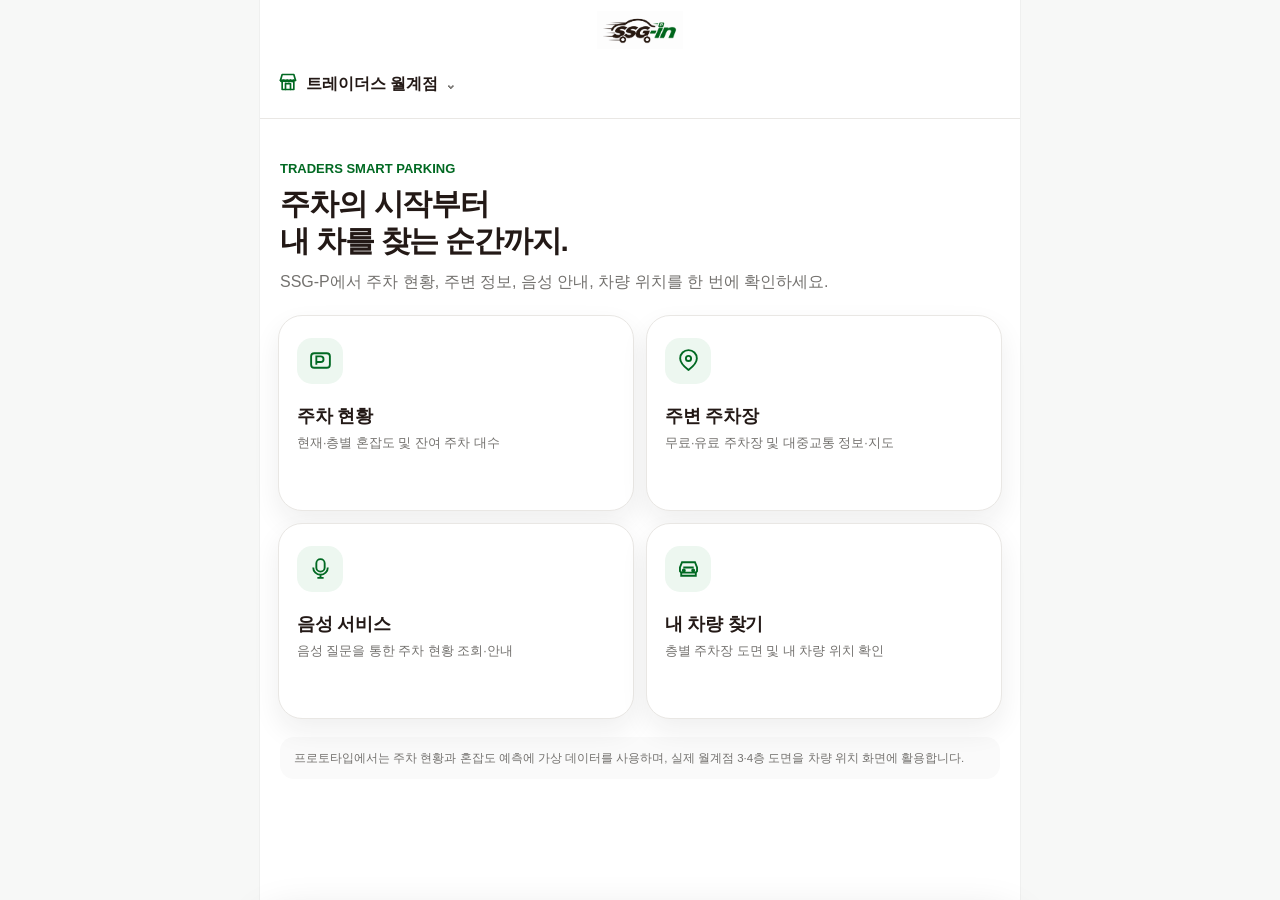
==== index.html @ a2933066 "Update index.html" ====
<!doctype html><html lang="ko"><head><meta charset="UTF-8"><meta name="viewport" content="width=device-width,initial-scale=1.0">
<link rel="stylesheet" href="assets/css/style.css"><title>SSG-P</title></head>
<body data-page="home"><div class="app">
<header class="header"><div class="logo-row"><a href="index.html"><img class="logo-img" src="assets/images/로고.png" alt="SSG-P 로고" onerror="this.style.display='none';this.nextElementSibling.style.display='block'"><div class="logo-fallback">SSG-P</div></a></div>
<div class="header-inner"><button class="store-trigger" id="storeTrigger">
<span class="store-icon">
  <svg width="20" height="20"
       viewBox="0 0 24 24"
       fill="none"
       stroke="#016922"
       stroke-width="2"
       stroke-linecap="round"
       stroke-linejoin="round"
       aria-hidden="true">
    <path d="M3 10h18"/>
    <path d="M5 10V21h14V10"/>
    <path d="M3 10l2-7h14l2 7"/>
    <path d="M9 21v-7h6v7"/>
    <path d="M3 10c0 2 4 2 4 0"/>
    <path d="M7 10c0 2 4 2 4 0"/>
    <path d="M11 10c0 2 4 2 4 0"/>
    <path d="M15 10c0 2 4 2 4 0"/>
  </svg>
</span>
<span id="currentStoreName">스타필드마켓 월계점</span><span class="chev">⌄</span></button></div></header>
<main>
<section class="hero"><div class="eyebrow">TRADERS SMART PARKING</div><h1>주차의 시작부터<br>내 차를 찾는 순간까지.</h1><p>SSG-P에서 주차 현황, 주변 정보, 음성 안내, 차량 위치를 한 번에 확인하세요.</p></section>
<section class="home-grid">
<a class="home-card" href="parking.html"><div><div class="icon-box" data-icon="parking"></div><h2>주차 현황</h2><p>현재·층별 혼잡도 및 잔여 주차 대수</p></div></a>
<a class="home-card" href="nearby.html"><div><div class="icon-box" data-icon="pin"></div><h2>주변 주차장</h2><p>무료·유료 주차장 및 대중교통 정보·지도</p></div></a>
<a class="home-card" href="voice.html"><div><div class="icon-box" data-icon="mic"></div><h2>음성 서비스</h2><p>음성 질문을 통한 주차 현황 조회·안내</p></div></a>
<a class="home-card" href="vehicle.html"><div><div class="icon-box" data-icon="car"></div><h2>내 차량 찾기</h2><p>층별 주차장 도면 및 내 차량 위치 확인</p></div></a>
</section>
<div class="note">프로토타입에서는 주차 현황과 혼잡도 예측에 가상 데이터를 사용하며, 실제 월계점 3·4층 도면을 차량 위치 화면에 활용합니다.</div>
</main>
<div class="drawer-overlay" id="drawerOverlay"></div>
<aside class="store-drawer" id="storeDrawer">
  <div class="drawer-grip"></div>
  <div class="drawer-head"><h2>점포 선택</h2><button class="close-btn" id="drawerClose">×</button></div>
  <div class="store-section"><h3>즐겨찾는 점포</h3><div id="favoriteStores"></div></div>
  <div class="store-section"><h3>전체 점포</h3><div id="allStores"></div></div>
</aside>
</div><script src="assets/js/icons.js"></script><script src="assets/js/main.js"></script></body></html>
---- assets/css/style.css ----
:root{
  --green:#016922;
  --green-2:#0a7f31;
  --green-soft:#edf7f0;
  --black:#231916;
  --text:#231916;
  --muted:#74726f;
  --line:#e9e7e4;
  --bg:#f7f8f7;
  --white:#fff;
  --warning:#efb326;
  --danger:#e3483f;
  --success:#16a05d;
  --shadow:0 12px 28px rgba(35,25,22,.07);
  --radius:22px;
}

*{box-sizing:border-box}
html{scroll-behavior:smooth}
body{
  margin:0;background:var(--bg);color:var(--text);
  font-family:Pretendard,-apple-system,BlinkMacSystemFont,"Segoe UI","Noto Sans KR",Arial,sans-serif;
}
button,input,select{font:inherit}
a{text-decoration:none;color:inherit}
button{cursor:pointer}
.app{
  max-width:760px;min-height:100vh;margin:0 auto;background:var(--white);
  box-shadow:0 0 0 1px rgba(0,0,0,.03);
}
.header{
  position:sticky;top:0;z-index:60;background:rgba(255,255,255,.96);
  backdrop-filter:blur(10px);border-bottom:1px solid var(--line);
}
.logo-row{
  height:64px;display:flex;align-items:center;justify-content:center;position:relative;padding:0 20px;
}
.logo-img{max-height:38px;max-width:150px;object-fit:contain}
.logo-fallback{display:none;font-size:27px;font-weight:900;color:var(--green);letter-spacing:-1.2px}
.header-inner{padding:0 18px 14px}
.store-trigger{
  display:flex;align-items:center;gap:8px;border:0;background:transparent;padding:8px 0;
  font-weight:800;color:var(--black);max-width:85%;
}
.star{color:#f1b51c;font-size:18px}
.chev{color:var(--muted)}
.title-line{
  display:flex;align-items:center;justify-content:space-between;gap:16px;margin-top:6px;
}
.page-title{font-size:25px;font-weight:900;letter-spacing:-.7px;margin:0}
.bell-btn{
  width:42px;height:42px;border:1px solid var(--line);border-radius:14px;background:#fff;
  display:grid;place-items:center;position:relative;color:var(--black)
}
.bell-btn svg{width:22px;height:22px}
.badge{
  position:absolute;right:-3px;top:-4px;min-width:18px;height:18px;padding:0 5px;border-radius:10px;
  background:var(--danger);color:white;font-size:10px;font-weight:900;display:grid;place-items:center
}
main{padding:24px 18px 104px}
.hero{padding:18px 2px 20px}
.hero .eyebrow{color:var(--green);font-weight:900;font-size:13px}
.hero h1{font-size:30px;line-height:1.23;letter-spacing:-1.2px;margin:10px 0 8px}
.hero p{color:var(--muted);line-height:1.7;margin:0}
.home-grid{display:grid;grid-template-columns:repeat(2,1fr);gap:12px}
.home-card{
  min-height:196px;border:1px solid var(--line);border-radius:24px;background:#fff;padding:22px 18px;
  display:flex;flex-direction:column;justify-content:space-between;box-shadow:var(--shadow);
  transition:.18s ease;
}
.home-card:hover{transform:translateY(-2px);border-color:#cfdccf}
.icon-box{
  width:46px;height:46px;border-radius:15px;background:var(--green-soft);display:grid;place-items:center;color:var(--green)
}
.icon-box svg{width:25px;height:25px}
.home-card h2{font-size:18px;margin:20px 0 6px;letter-spacing:-.3px}
.home-card p{font-size:12.5px;line-height:1.55;color:var(--muted);margin:0}
.note{
  font-size:11.5px;color:var(--muted);line-height:1.6;margin:18px 2px 0;
  padding:12px 14px;background:#fafafa;border-radius:14px
}

.section{margin-bottom:18px}
.card{background:#fff;border:1px solid var(--line);border-radius:var(--radius);box-shadow:var(--shadow)}
.card-pad{padding:20px}
.section-head{display:flex;align-items:flex-start;justify-content:space-between;gap:14px;margin-bottom:16px}
.section-head h2{font-size:18px;margin:0;letter-spacing:-.35px}
.section-head p{margin:5px 0 0;color:var(--muted);font-size:12.5px}
.status-hero{padding:22px}
.status-top{display:flex;justify-content:space-between;gap:16px;align-items:flex-start}
.status-label{font-size:13px;color:var(--muted);font-weight:700}
.status-rate{font-size:52px;line-height:1;font-weight:950;letter-spacing:-2px;margin:8px 0 4px}
.status-avail{font-size:15px;font-weight:800}
.siren-pill{
  display:flex;align-items:center;gap:7px;border-radius:999px;padding:8px 11px;font-size:12px;font-weight:900
}
.siren-dot{width:10px;height:10px;border-radius:50%;box-shadow:0 0 0 4px rgba(0,0,0,.04)}
.level-green{background:#edf8f1;color:#13814c}.level-green .siren-dot{background:#20a660}
.level-yellow{background:#fff7e5;color:#9e6b00}.level-yellow .siren-dot{background:#efb326}
.level-red{background:#fff0ef;color:#b82d26}.level-red .siren-dot{background:#e3483f}
.progress{height:10px;border-radius:999px;background:#efefed;overflow:hidden;margin:18px 0 16px}
.progress > span{display:block;height:100%;background:var(--green);border-radius:999px}
.type-row{display:grid;grid-template-columns:repeat(3,1fr);gap:8px}
.type-box{padding:14px 10px;border:1px solid var(--line);border-radius:16px;background:#fbfbfa}
.type-box span{display:block;color:var(--muted);font-size:11px;margin-bottom:5px}
.type-box strong{font-size:18px}
.floor-tabs,.seg-tabs{display:flex;gap:8px;overflow:auto;padding-bottom:3px}
.floor-tab,.seg-tab{
  flex:0 0 auto;border:1px solid var(--line);border-radius:999px;background:#fff;
  color:var(--muted);padding:9px 15px;font-weight:850;font-size:13px
}
.floor-tab.active,.seg-tab.active{background:var(--green);border-color:var(--green);color:#fff}
.floor-panel{display:none;margin-top:14px}
.floor-panel.active{display:block}
.floor-summary{
  padding:16px;border-radius:18px;background:#fbfcfb;border:1px solid var(--line)
}
.floor-summary-top{display:flex;justify-content:space-between;align-items:flex-start;gap:14px}
.floor-summary h3{margin:0 0 4px;font-size:17px}
.floor-summary p{margin:0;color:var(--muted);font-size:12px}
.pred-grid{display:grid;grid-template-columns:repeat(3,1fr);gap:8px}
.pred{padding:15px 8px;border:1px solid var(--line);border-radius:17px;text-align:center}
.pred span{display:block;color:var(--muted);font-size:11px;margin-bottom:7px}
.pred strong{display:block;font-size:18px;margin-top:7px}
.alert-card{
  padding:18px;display:flex;align-items:center;justify-content:space-between;gap:16px
}
.alert-card h3{margin:0 0 5px;font-size:16px}
.alert-card p{margin:0;color:var(--muted);font-size:12px;line-height:1.55}
.switch{position:relative;width:54px;height:30px;flex:0 0 auto}
.switch input{display:none}
.switch span{position:absolute;inset:0;background:#d9d9d6;border-radius:999px;transition:.2s}
.switch span:after{content:"";position:absolute;width:24px;height:24px;left:3px;top:3px;background:#fff;border-radius:50%;transition:.2s;box-shadow:0 2px 5px rgba(0,0,0,.15)}
.switch input:checked + span{background:var(--green)}
.switch input:checked + span:after{transform:translateX(24px)}

.bottom-nav{
  position:fixed;z-index:70;bottom:0;left:50%;transform:translateX(-50%);
  width:min(760px,100%);height:78px;background:rgba(255,255,255,.98);
  border-top:1px solid var(--line);display:grid;grid-template-columns:repeat(4,1fr)
}
.nav-item{
  display:flex;flex-direction:column;align-items:center;justify-content:center;gap:4px;
  color:#8a8986;font-size:10.5px;font-weight:800
}
.nav-item svg{width:22px;height:22px}
.nav-item.active{color:var(--green)}
.nav-item.active:before{content:"";position:absolute;top:0;width:36px;height:3px;border-radius:0 0 4px 4px;background:var(--green)}
.nav-item{position:relative}

.drawer-overlay{position:fixed;inset:0;background:rgba(35,25,22,.32);z-index:90;opacity:0;pointer-events:none;transition:.2s}
.drawer-overlay.open{opacity:1;pointer-events:auto}
.store-drawer{
  position:fixed;z-index:100;left:50%;bottom:0;transform:translate(-50%,110%);
  width:min(760px,100%);max-height:78vh;overflow:auto;background:#fff;border-radius:26px 26px 0 0;
  padding:20px 18px 28px;transition:.25s ease;box-shadow:0 -20px 45px rgba(0,0,0,.16)
}
.store-drawer.open{transform:translate(-50%,0)}
.drawer-grip{width:42px;height:4px;background:#dadad7;border-radius:10px;margin:0 auto 16px}
.drawer-head{display:flex;justify-content:space-between;align-items:center}
.drawer-head h2{margin:0;font-size:20px}
.close-btn{border:0;background:transparent;font-size:21px}
.store-section{margin-top:22px}
.store-section h3{font-size:12px;color:var(--muted);margin-bottom:8px}
.store-item{display:grid;grid-template-columns:38px 1fr;align-items:center;min-height:50px;border-bottom:1px solid var(--line)}
.favorite-btn{border:0;background:transparent;font-size:21px;color:#c9c8c5}
.favorite-btn.on{color:#f1b51c}
.store-name-btn{border:0;background:transparent;text-align:left;padding:12px 0;font-weight:750;color:var(--text)}

.map-shell{
  height:330px;border-radius:22px;border:1px solid var(--line);
  background:linear-gradient(135deg,#f1f4f1,#f7f8f7);position:relative;overflow:hidden
}
.map-grid{
  position:absolute;inset:0;background:
  linear-gradient(90deg,transparent 49%,rgba(1,105,34,.06) 50%,transparent 51%),
  linear-gradient(transparent 49%,rgba(1,105,34,.06) 50%,transparent 51%);
  background-size:54px 54px
}
.map-center{
  position:absolute;left:50%;top:48%;transform:translate(-50%,-50%);text-align:center
}
.pin{width:42px;height:42px;border-radius:50% 50% 50% 0;background:var(--green);transform:rotate(-45deg);display:grid;place-items:center;margin:auto}
.pin:after{content:"";width:14px;height:14px;border-radius:50%;background:#fff}
.map-center strong{display:block;margin-top:12px;font-size:13px}
.info-list{display:grid;gap:10px;margin-top:14px}
.info-card{padding:16px;border:1px solid var(--line);border-radius:17px;background:#fff}
.info-card-top{display:flex;justify-content:space-between;gap:12px}
.info-card h3{margin:0 0 6px;font-size:15px}
.info-card p{margin:0;color:var(--muted);font-size:12px;line-height:1.55}
.tag{display:inline-flex;padding:5px 8px;border-radius:999px;background:var(--green-soft);color:var(--green);font-size:10px;font-weight:900}

.voice-wrap{text-align:center}
.voice-subtitle{display:inline-flex;background:var(--green-soft);color:var(--green);padding:7px 12px;border-radius:999px;font-size:11px;font-weight:900}
.voice-wrap h2{font-size:26px;margin:14px 0 6px;letter-spacing:-.7px}
.voice-wrap > p{color:var(--muted);margin:0;font-size:13px}
.mic{
  width:104px;height:104px;border-radius:50%;border:0;background:var(--green);
  color:#fff;margin:28px auto 10px;display:grid;place-items:center;box-shadow:0 18px 34px rgba(1,105,34,.23)
}
.mic svg{width:38px;height:38px}
.mic.listening{animation:pulse 1.2s infinite}
@keyframes pulse{0%{box-shadow:0 0 0 0 rgba(1,105,34,.3)}70%{box-shadow:0 0 0 20px rgba(1,105,34,0)}100%{box-shadow:0 0 0 0 rgba(1,105,34,0)}}
.guide{
  margin-top:22px;text-align:left;padding:18px;border:1px solid var(--line);border-radius:20px;background:#fbfbfa
}
.guide h3{margin:0 0 10px;font-size:15px}
.guide-row{padding:10px 0;border-top:1px solid var(--line)}
.guide-row:first-of-type{border-top:0}
.guide-row b{font-size:11px;color:var(--green)}
.guide-row p{margin:4px 0 0;color:var(--text);font-size:14px}
.guide small{display:block;color:var(--muted);font-size:10.5px;margin-top:10px}
.result-card{text-align:left;margin-top:12px;padding:16px;border:1px solid var(--line);border-radius:18px;background:#fff}
.result-card label{display:block;color:var(--muted);font-size:10.5px;font-weight:800}
.result-card p{margin:7px 0 0;font-size:14px;line-height:1.6}
.small-btn{margin-top:12px;border:1px solid var(--line);background:#fff;border-radius:12px;padding:9px 12px;font-weight:800;color:var(--green)}

.vehicle-intro{
  padding:22px;text-align:center
}
.vehicle-intro h2{font-size:23px;margin:0 0 9px}
.vehicle-intro p{color:var(--muted);font-size:12.5px;line-height:1.65;margin:0}
.primary{
  display:inline-flex;justify-content:center;align-items:center;border:0;border-radius:14px;background:var(--green);
  color:#fff;font-weight:900;padding:13px 18px
}
.full{width:100%}
.policy-section{padding:18px;margin-top:12px;border:1px solid var(--line);border-radius:20px;background:#fff}
.policy-section h3{margin:0 0 10px;font-size:15px}
.policy-section ul{padding-left:18px;margin:0}
.policy-section li{font-size:11.5px;line-height:1.65;color:#55514e;margin:4px 0}
.inline-link{color:var(--green);font-weight:900;text-decoration:underline;text-underline-offset:3px}

.form-page main{padding-top:14px}
.modal-top{display:grid;grid-template-columns:40px 1fr 40px;align-items:center;margin-bottom:22px}
.modal-top h1{text-align:center;font-size:22px;margin:0}
.x-btn{grid-column:3;border:0;background:transparent;font-size:22px}
.field{margin-bottom:18px}
.field label{display:block;font-size:13px;font-weight:850;margin-bottom:8px}
.input, .select{
  width:100%;height:50px;border:1px solid #dcdad6;border-radius:14px;background:#fff;padding:0 14px;outline:none
}
.input:focus,.select:focus{border-color:var(--green);box-shadow:0 0 0 3px rgba(1,105,34,.08)}
.input::placeholder{color:#c1c0bd}
.plate-grid{display:grid;grid-template-columns:1fr .7fr 1.35fr;gap:8px}
.help{font-size:10.5px;color:var(--muted);line-height:1.55;margin-top:7px}
.check-box{padding:16px;border-radius:17px;background:#f7f8f7;border:1px solid var(--line)}
.check-box h3{margin:0 0 9px;color:var(--green);font-size:14px}
.check-box ul{padding-left:18px;margin:0}
.check-box li{font-size:11px;color:#595652;line-height:1.62;margin:3px 0}

.vehicle-locator{margin-top:18px}
.vehicle-summary{display:flex;justify-content:space-between;gap:14px;padding:16px;border:1px solid var(--line);border-radius:18px;background:#fff}
.vehicle-summary span{display:block;color:var(--muted);font-size:10px}
.vehicle-summary strong{display:block;margin-top:5px;font-size:16px}
.floor-map-box{margin-top:12px;border:1px solid var(--line);border-radius:20px;overflow:hidden;background:#fff;position:relative}
.floor-map-box img{width:100%;display:block}
.car-pin{
  position:absolute;left:64%;top:64%;transform:translate(-50%,-50%);
  width:44px;height:44px;border-radius:50%;background:var(--green);color:white;border:4px solid white;
  box-shadow:0 8px 18px rgba(0,0,0,.22);display:grid;place-items:center;font-size:20px
}
.map-disclaimer{padding:10px 12px;background:#fff;color:var(--muted);font-size:10.5px;line-height:1.5}
.floor-map-note{font-size:10.5px;color:var(--muted);margin-top:8px}

.notification-list{display:grid;gap:10px}
.notification{padding:16px;border:1px solid var(--line);border-radius:18px;background:#fff}
.notification time{font-size:10px;color:var(--muted)}
.notification h3{font-size:15px;margin:5px 0}
.notification p{font-size:12px;color:#5e5a56;line-height:1.55;margin:0}

.list-page .group{margin-bottom:20px}
.list-page h2{font-size:15px;color:var(--green);margin-bottom:8px}
.store-text-list{font-size:12px;line-height:1.7;color:#55514e}

@media(max-width:430px){
  main{padding-left:14px;padding-right:14px}
  .header-inner{padding-left:14px;padding-right:14px}
  .home-card{min-height:176px;padding:18px 14px}
  .home-card h2{font-size:16px}
  .home-card p{font-size:11.5px}
  .type-box strong{font-size:16px}
  .status-rate{font-size:46px}
}

/* v3 additions */
.status-count{display:flex;align-items:baseline;gap:3px;margin:13px 0 5px;white-space:nowrap;letter-spacing:-1.3px}
.status-count > strong{font-size:48px;color:var(--green);line-height:1;font-weight:950}
.count-denominator{font-size:22px;font-weight:850;color:#aaa9a5}
.status-rate-secondary{font-size:13px;color:var(--muted);margin-top:10px}
.status-rate-secondary strong{color:var(--black);font-size:16px;margin-left:5px}
.progress > span.is-yellow{background:var(--warning)}
.progress > span.is-red{background:var(--danger)}
.back-link{display:inline-flex;align-items:center;gap:6px;color:var(--green);font-size:14px;font-weight:900;padding:6px 0 19px}
.map-actual{height:380px;background:#f3f7f4;border:1px solid var(--line)}
.map-hint{font-size:12px;line-height:1.65;color:var(--muted);padding:11px 0}
.map-info-line{display:flex;justify-content:space-between;gap:12px;align-items:center}
.map-info-line small{font-size:11px;color:var(--muted)}
.info-card{cursor:pointer}
.info-card:hover{border-color:var(--green)}
.info-card button{border:0;background:none;text-align:left;padding:0;width:100%;color:inherit}
.info-card em{font-size:11px;color:var(--green);font-style:normal}
[hidden]{display:none!important}
.car-pin{font-size:15px;width:28px;height:28px;border:3px solid #fff;pointer-events:none}
.floor-map-box img{width:100%;height:auto;display:block;user-select:none}
.floor-map-box{cursor:crosshair}
.map-action-row{margin-top:10px}
@media(max-width:430px){.status-count > strong{font-size:38px}.count-denominator{font-size:16px}}
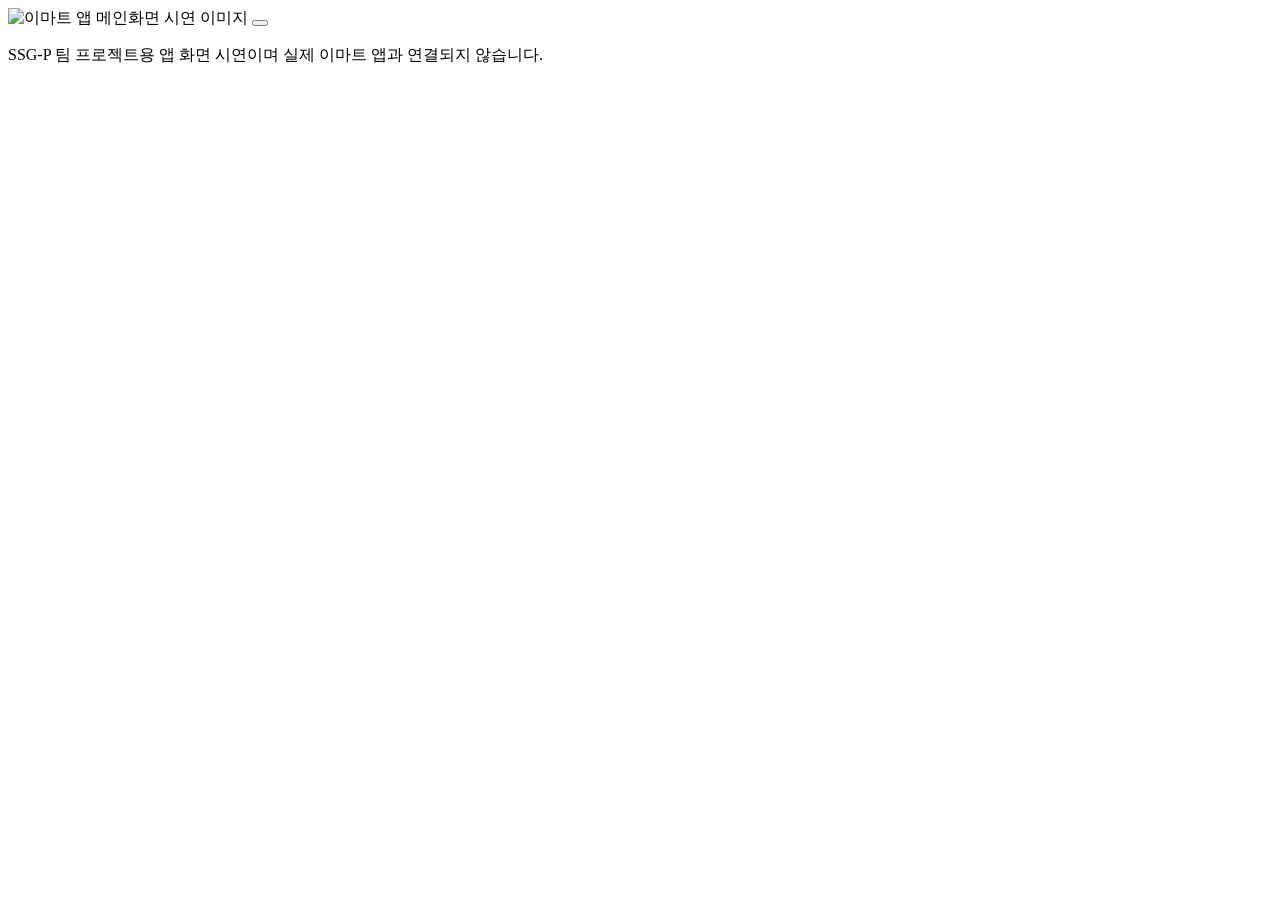
==== commit 7871147e: "Add files via upload" ====
--- a/index.html
+++ b/index.html
@@ -1,43 +1,25 @@
-<!doctype html><html lang="ko"><head><meta charset="UTF-8"><meta name="viewport" content="width=device-width,initial-scale=1.0">
-<link rel="stylesheet" href="assets/css/style.css"><title>SSG-P</title></head>
-<body data-page="home"><div class="app">
-<header class="header"><div class="logo-row"><a href="index.html"><img class="logo-img" src="assets/images/로고.png" alt="SSG-P 로고" onerror="this.style.display='none';this.nextElementSibling.style.display='block'"><div class="logo-fallback">SSG-P</div></a></div>
-<div class="header-inner"><button class="store-trigger" id="storeTrigger">
-<span class="store-icon">
-  <svg width="20" height="20"
-       viewBox="0 0 24 24"
-       fill="none"
-       stroke="#016922"
-       stroke-width="2"
-       stroke-linecap="round"
-       stroke-linejoin="round"
-       aria-hidden="true">
-    <path d="M3 10h18"/>
-    <path d="M5 10V21h14V10"/>
-    <path d="M3 10l2-7h14l2 7"/>
-    <path d="M9 21v-7h6v7"/>
-    <path d="M3 10c0 2 4 2 4 0"/>
-    <path d="M7 10c0 2 4 2 4 0"/>
-    <path d="M11 10c0 2 4 2 4 0"/>
-    <path d="M15 10c0 2 4 2 4 0"/>
-  </svg>
-</span>
-<span id="currentStoreName">스타필드마켓 월계점</span><span class="chev">⌄</span></button></div></header>
-<main>
-<section class="hero"><div class="eyebrow">TRADERS SMART PARKING</div><h1>주차의 시작부터<br>내 차를 찾는 순간까지.</h1><p>SSG-P에서 주차 현황, 주변 정보, 음성 안내, 차량 위치를 한 번에 확인하세요.</p></section>
-<section class="home-grid">
-<a class="home-card" href="parking.html"><div><div class="icon-box" data-icon="parking"></div><h2>주차 현황</h2><p>현재·층별 혼잡도 및 잔여 주차 대수</p></div></a>
-<a class="home-card" href="nearby.html"><div><div class="icon-box" data-icon="pin"></div><h2>주변 주차장</h2><p>무료·유료 주차장 및 대중교통 정보·지도</p></div></a>
-<a class="home-card" href="voice.html"><div><div class="icon-box" data-icon="mic"></div><h2>음성 서비스</h2><p>음성 질문을 통한 주차 현황 조회·안내</p></div></a>
-<a class="home-card" href="vehicle.html"><div><div class="icon-box" data-icon="car"></div><h2>내 차량 찾기</h2><p>층별 주차장 도면 및 내 차량 위치 확인</p></div></a>
-</section>
-<div class="note">프로토타입에서는 주차 현황과 혼잡도 예측에 가상 데이터를 사용하며, 실제 월계점 3·4층 도면을 차량 위치 화면에 활용합니다.</div>
-</main>
-<div class="drawer-overlay" id="drawerOverlay"></div>
-<aside class="store-drawer" id="storeDrawer">
-  <div class="drawer-grip"></div>
-  <div class="drawer-head"><h2>점포 선택</h2><button class="close-btn" id="drawerClose">×</button></div>
-  <div class="store-section"><h3>즐겨찾는 점포</h3><div id="favoriteStores"></div></div>
-  <div class="store-section"><h3>전체 점포</h3><div id="allStores"></div></div>
-</aside>
-</div><script src="assets/js/icons.js"></script><script src="assets/js/main.js"></script></body></html>
+<!doctype html>
+<html lang="ko">
+<head>
+  <meta charset="utf-8">
+  <meta name="viewport" content="width=device-width,initial-scale=1">
+  <title>이마트 · SSG-P 시연</title>
+  <link rel="stylesheet" href="assets/css/app-entry.css">
+</head>
+<body>
+  <main class="app-frame">
+    <div class="app-screen">
+      <img class="app-screenshot" src="assets/images/emart_main.png" alt="이마트 앱 메인화면 시연 이미지">
+      <button id="brandToggle" class="brand-hotspot emart" type="button" aria-expanded="false" aria-controls="brandMenu" aria-label="이마트 브랜드 선택 열기"></button>
+      <div id="brandMenu" class="brand-menu" hidden>
+        <a class="brand-choice" href="traders.html" aria-label="트레이더스 선택">TRADERS</a>
+        <div class="brand-choice disabled" aria-label="스타필드마켓 (시연에서 선택 불가)">
+          <img src="assets/images/starfield_market_logo.png" alt="스타필드마켓">
+        </div>
+      </div>
+    </div>
+    <p class="project-disclaimer">SSG-P 팀 프로젝트용 앱 화면 시연이며 실제 이마트 앱과 연결되지 않습니다.</p>
+  </main>
+  <script src="assets/js/app-entry.js"></script>
+</body>
+</html>
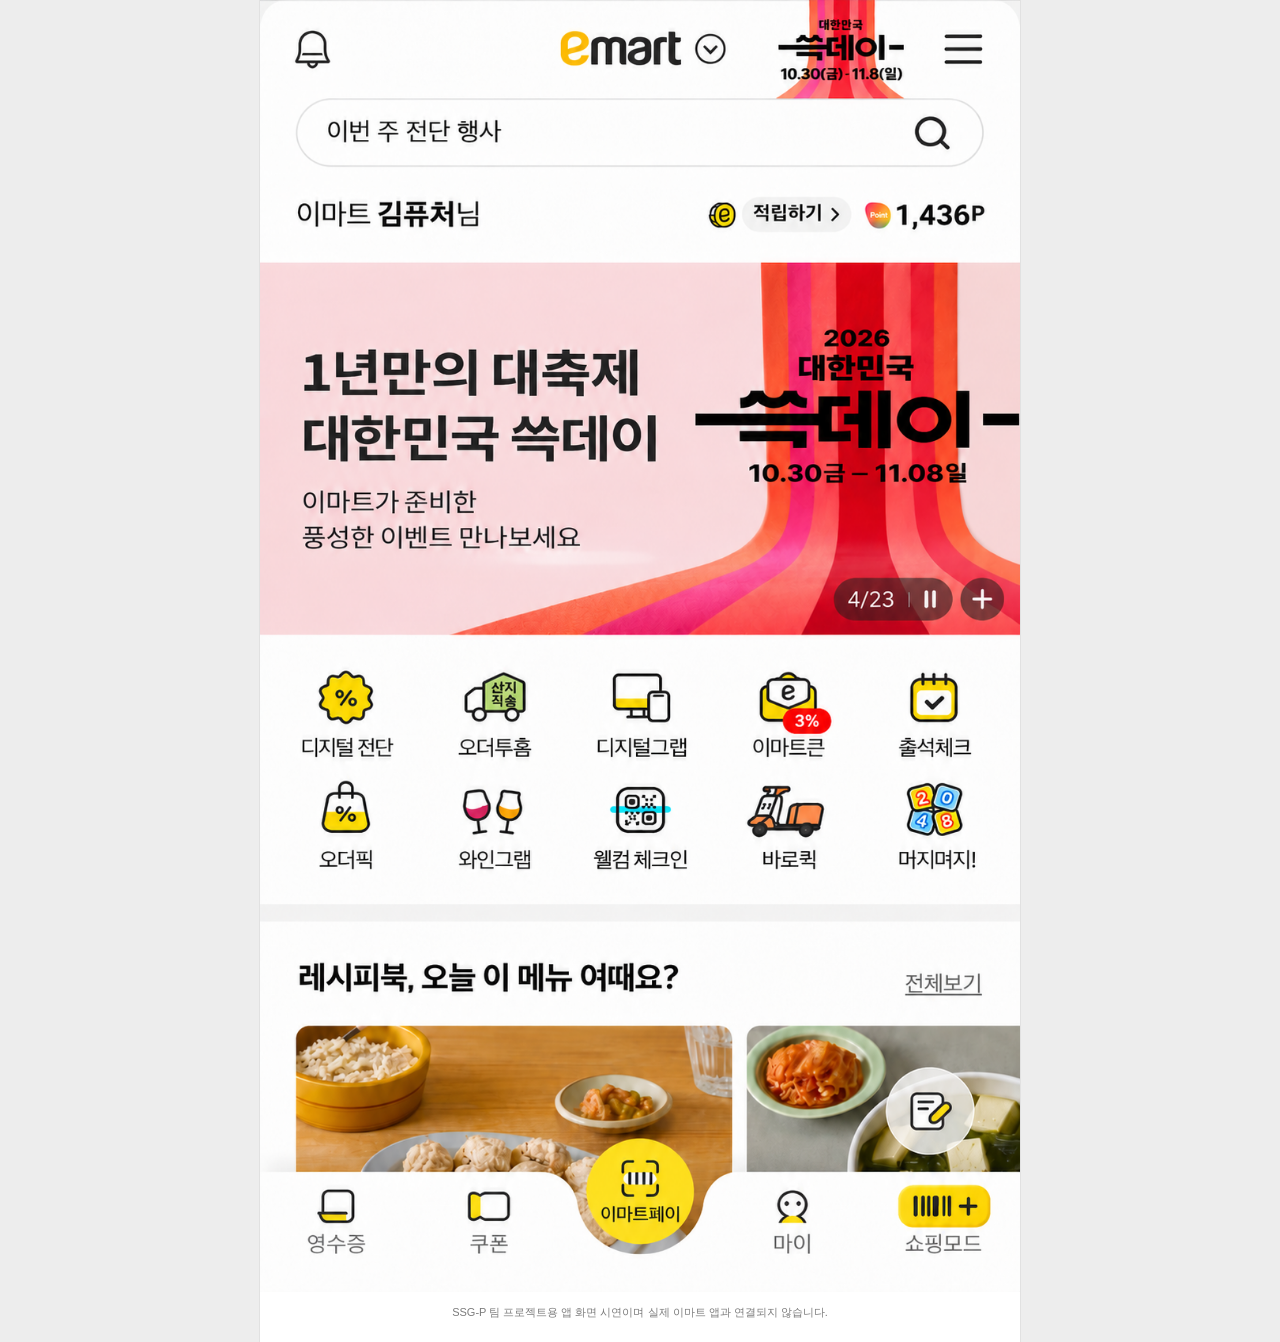
==== commit 1e6c2c07: "Update index.html" ====
--- a/index.html
+++ b/index.html
@@ -4,7 +4,9 @@
   <meta charset="utf-8">
   <meta name="viewport" content="width=device-width,initial-scale=1">
   <title>이마트 · SSG-P 시연</title>
-  <link rel="stylesheet" href="assets/css/app-entry.css">
+  
+<link rel="stylesheet" href="assets/css/app-entry.css?v=20261107-2">
+
 </head>
 <body>
   <main class="app-frame">
--- a/assets/css/app-entry.css
+++ b/assets/css/app-entry.css
@@ -0,0 +1,45 @@
+:root {color-scheme:light;}
+*{box-sizing:border-box}
+html{scroll-behavior:smooth}
+body{margin:0;background:#ededed;font-family:-apple-system,BlinkMacSystemFont,'Noto Sans KR','Malgun Gothic',Arial,sans-serif;color:#1d1d1d}
+button,a{-webkit-tap-highlight-color:transparent}
+.app-frame{position:relative;width:min(100%,760px);margin:0 auto;min-height:100vh;background:#fff;box-shadow:0 0 0 1px #0000000d;overflow:hidden}
+.app-screen{position:relative;width:100%;font-size:0;line-height:0}
+.app-screen>.app-screenshot{display:block;width:100%;height:auto;user-select:none;-webkit-user-drag:none}
+.brand-hotspot{position:absolute;z-index:5;border:0;background:transparent;cursor:pointer;padding:0}
+.brand-hotspot:focus-visible{outline:3px solid #016922;border-radius:7px}
+/* The hotspots are percentages of the original screenshot's geometry */
+.brand-hotspot.emart{left:53.9%;top:1.1%;width:8.8%;height:5.4%}
+.brand-hotspot.traders{left:59.2%;top:.65%;width:7%;height:5.1%}
+.brand-menu{position:absolute;z-index:20;top:6.3%;left:50%;transform:translateX(-50%);width:48%;max-width:290px;border:1.5px solid #242424;border-radius:10px;background:#fff;padding:9px 13px;box-shadow:0 7px 22px #00000029;font-size:16px;line-height:1.4}
+.brand-menu[hidden]{display:none!important}
+.brand-choice{display:flex;align-items:center;justify-content:center;width:100%;min-height:49px;text-decoration:none;background:#fff;border:0;color:#1b1b1b;font-size:19px;font-weight:900;cursor:pointer}
+.brand-choice+.brand-choice{border-top:1px solid #eee}
+.brand-choice.disabled{cursor:default;pointer-events:none}
+.brand-choice img{display:block;max-height:38px;max-width:100%;object-fit:contain}
+.emart-logo-word{font-size:25px;font-weight:900;letter-spacing:-1.1px}.emart-logo-word .e{color:#f8b718}.emart-logo-word .mart{color:#1d1d1d}
+/* The logo is placed between the bell and TRADERS brand mark. */
+.ssgp-entry-logo{position:absolute;z-index:6;top:.8%;left:14.2%;width:10.4%;aspect-ratio:1;display:block;border-radius:8px;overflow:hidden;background:#fff;box-shadow:0 0 0 2px #01692250;animation:logo-blink 1.45s ease-in-out infinite}
+.ssgp-entry-logo img{display:block;width:100%;height:100%;object-fit:contain}
+.ssgp-entry-logo:focus-visible{outline:3px solid #1baf58;outline-offset:4px}
+@keyframes logo-blink{0%,100%{opacity:1;box-shadow:0 0 0 2px #01692260,0 0 12px #01692230}50%{opacity:.42;box-shadow:0 0 0 5px #04a54e70,0 0 23px #04a54e94}}
+@media (prefers-reduced-motion:reduce){.ssgp-entry-logo{animation:none}}
+/* The carousel overlays exactly the existing banner rectangle within the screenshot.
+   Native screenshot size: 941 x 1561; original banner y=297..773. */
+
+.traders-carousel{position:absolute;z-index:4;top:19.55%;left:0;width:100%;height:30.32%;overflow:hidden;background:#f6d9d8;font-size:14px;line-height:normal}
+.carousel-track{display:flex;width:200%;height:100%;transform:translateX(0);transition:transform .38s cubic-bezier(.2,.8,.2,1);will-change:transform}
+.traders-carousel[data-slide="1"] .carousel-track{transform:translateX(-50%)}
+.carousel-slide{position:relative;flex:0 0 50%;width:50%;height:100%;overflow:hidden;display:block}
+.carousel-slide>img{display:block;width:100%;height:100%;object-fit:cover;object-position:center}
+.carousel-slide.promo{cursor:pointer}
+.carousel-slide.promo:focus-visible{outline:4px solid #f2c42a;outline-offset:-4px}
+.carousel-arrow{position:absolute;z-index:5;top:50%;transform:translateY(-50%);width:35px;height:43px;border:0;border-radius:22px;background:rgba(15,15,15,.64);color:#fff;font-size:26px;display:grid;place-items:center;cursor:pointer;box-shadow:0 3px 10px #0002}
+.carousel-arrow.right{right:10px}.carousel-arrow.left{left:10px;display:none}
+.traders-carousel[data-slide="1"] .carousel-arrow.left{display:grid}
+.traders-carousel[data-slide="1"] .carousel-arrow.right{display:none}
+.carousel-arrow:focus-visible{outline:3px solid #ffcd24;outline-offset:3px}
+.carousel-counter{position:absolute;z-index:5;bottom:8px;right:10px;padding:4px 10px;border-radius:30px;background:rgba(21,18,18,.72);color:white;font-size:11px;line-height:1.5;letter-spacing:.7px}
+.carousel-slide.original::after{content:"";position:absolute;right:0;bottom:0;width:28%;height:13%;background:linear-gradient(110deg,rgba(193,41,53,0),rgba(168,37,55,.62));pointer-events:none}
+.project-disclaimer{margin:0 auto;max-width:760px;padding:12px 15px 22px;font-size:11px;line-height:1.5;color:#7b7b7b;text-align:center;background:#fff}
+@media(max-width:375px){.brand-menu{width:52%;padding:6px 10px}.brand-choice{min-height:43px;font-size:16px}.carousel-arrow{width:30px;height:38px;font-size:22px}}
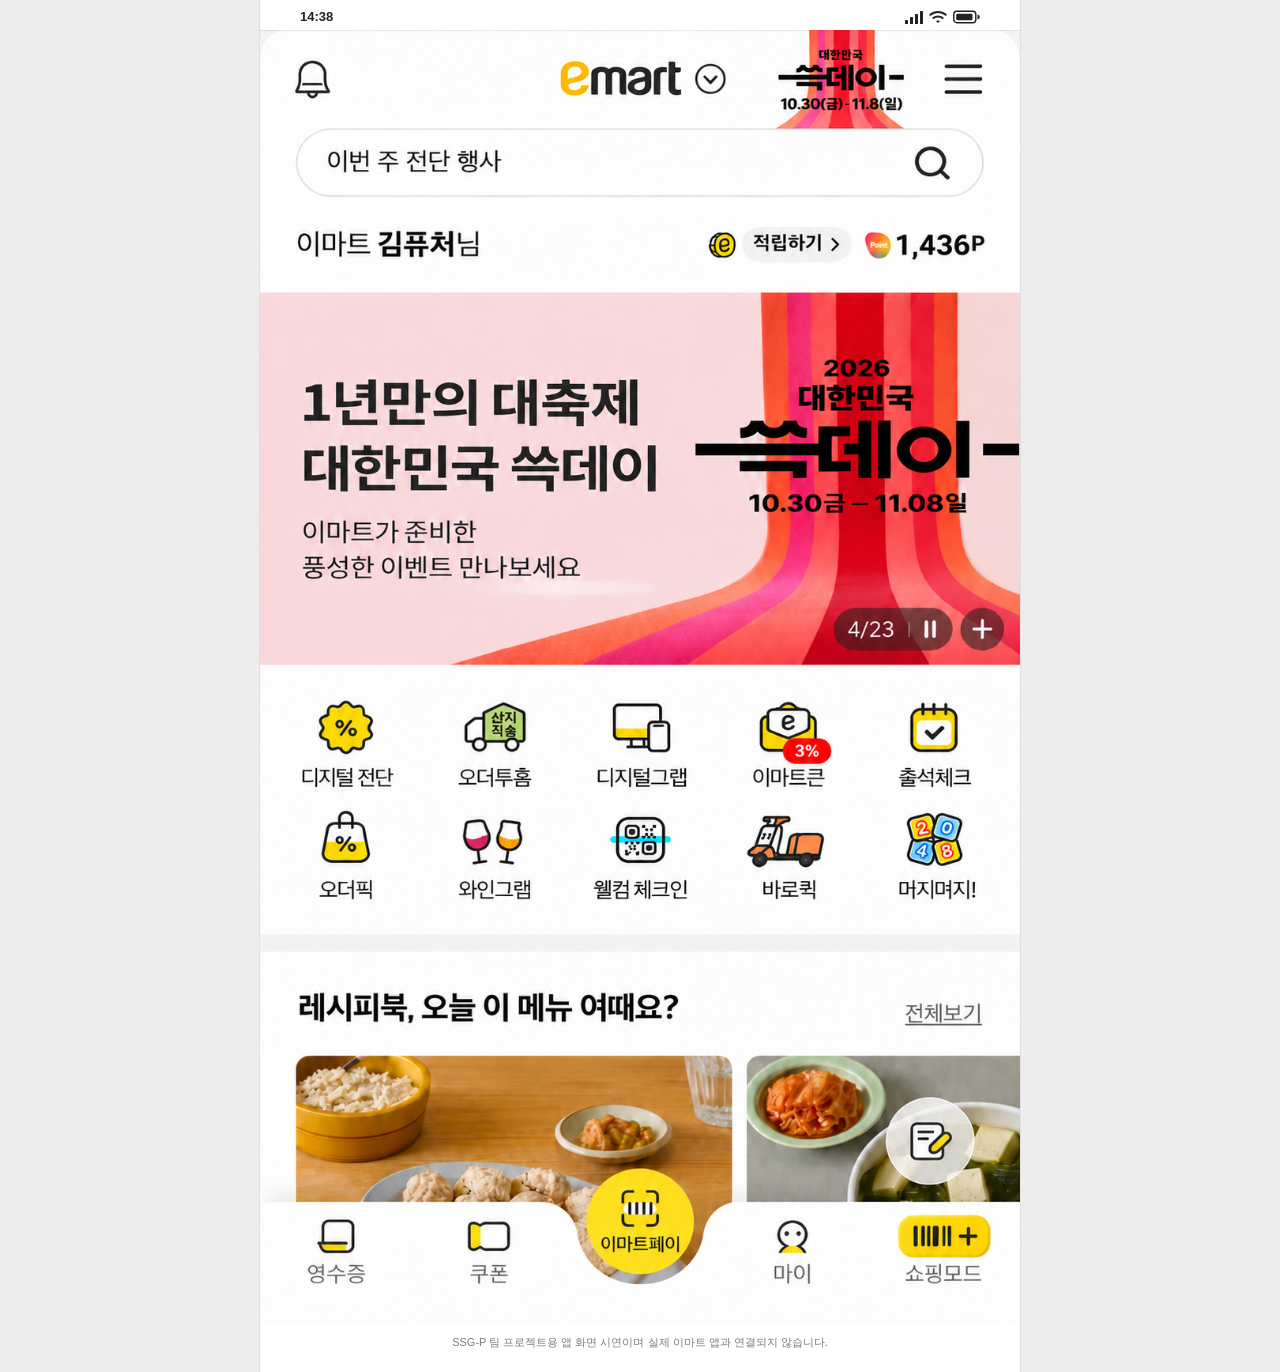
==== commit 69ac14c9: "Add files via upload" ====
--- a/index.html
+++ b/index.html
@@ -4,9 +4,9 @@
   <meta charset="utf-8">
   <meta name="viewport" content="width=device-width,initial-scale=1">
   <title>이마트 · SSG-P 시연</title>
-  
+
 <link rel="stylesheet" href="assets/css/app-entry.css?v=20261107-2">
-
+<link rel="stylesheet" href="assets/css/ssgp-status-bar.css?v=10">
 </head>
 <body>
   <main class="app-frame">
@@ -23,5 +23,6 @@
     <p class="project-disclaimer">SSG-P 팀 프로젝트용 앱 화면 시연이며 실제 이마트 앱과 연결되지 않습니다.</p>
   </main>
   <script src="assets/js/app-entry.js"></script>
+  <script src="assets/js/ssgp-status-bar.js?v=5"></script>
 </body>
 </html>
--- a/assets/css/ssgp-status-bar.css
+++ b/assets/css/ssgp-status-bar.css
@@ -0,0 +1,70 @@
+/* SSG-P 모바일 상태바 */
+.ssgp-status-bar {
+  box-sizing: border-box;
+  display: flex;
+  flex: 0 0 auto;
+  align-items: center;
+  justify-content: space-between;
+
+  width: 100%;
+  max-width: 100%;
+  height: 30px;
+
+  /* 시계와 배터리 아이콘의 좌우 여백 */
+  padding: 3px 36px 0;
+
+  background: #fff;
+  color: #222;
+
+  font-family: Arial, 'Noto Sans KR', sans-serif;
+  font-size: 13px;
+  font-weight: 650;
+  line-height: 1;
+
+  position: relative;
+  z-index: 2;
+}
+
+/* 와이파이, 배터리, 통신 아이콘 정렬 */
+.ssgp-status-icons {
+  display: flex;
+  align-items: center;
+  gap: 6px;
+}
+
+.ssgp-status-icons svg {
+  display: block;
+  flex: none;
+}
+.ssgp-status-bar {
+  box-sizing: border-box;
+  display: flex;
+  flex: 0 0 auto;
+  align-items: center;
+  justify-content: space-between;
+
+  width: 100%;
+  height: 30px;
+  padding: 3px 40px 0;
+
+  background: #fff;
+  color: #222;
+  font-family: Arial, 'Noto Sans KR', sans-serif;
+  font-size: 13px;
+  font-weight: 650;
+  line-height: 1;
+
+  position: relative;
+  z-index: 2;
+}
+
+.ssgp-status-icons {
+  display: flex;
+  align-items: center;
+  gap: 6px;
+}
+
+.ssgp-status-icons svg {
+  display: block;
+  flex: none;
+}
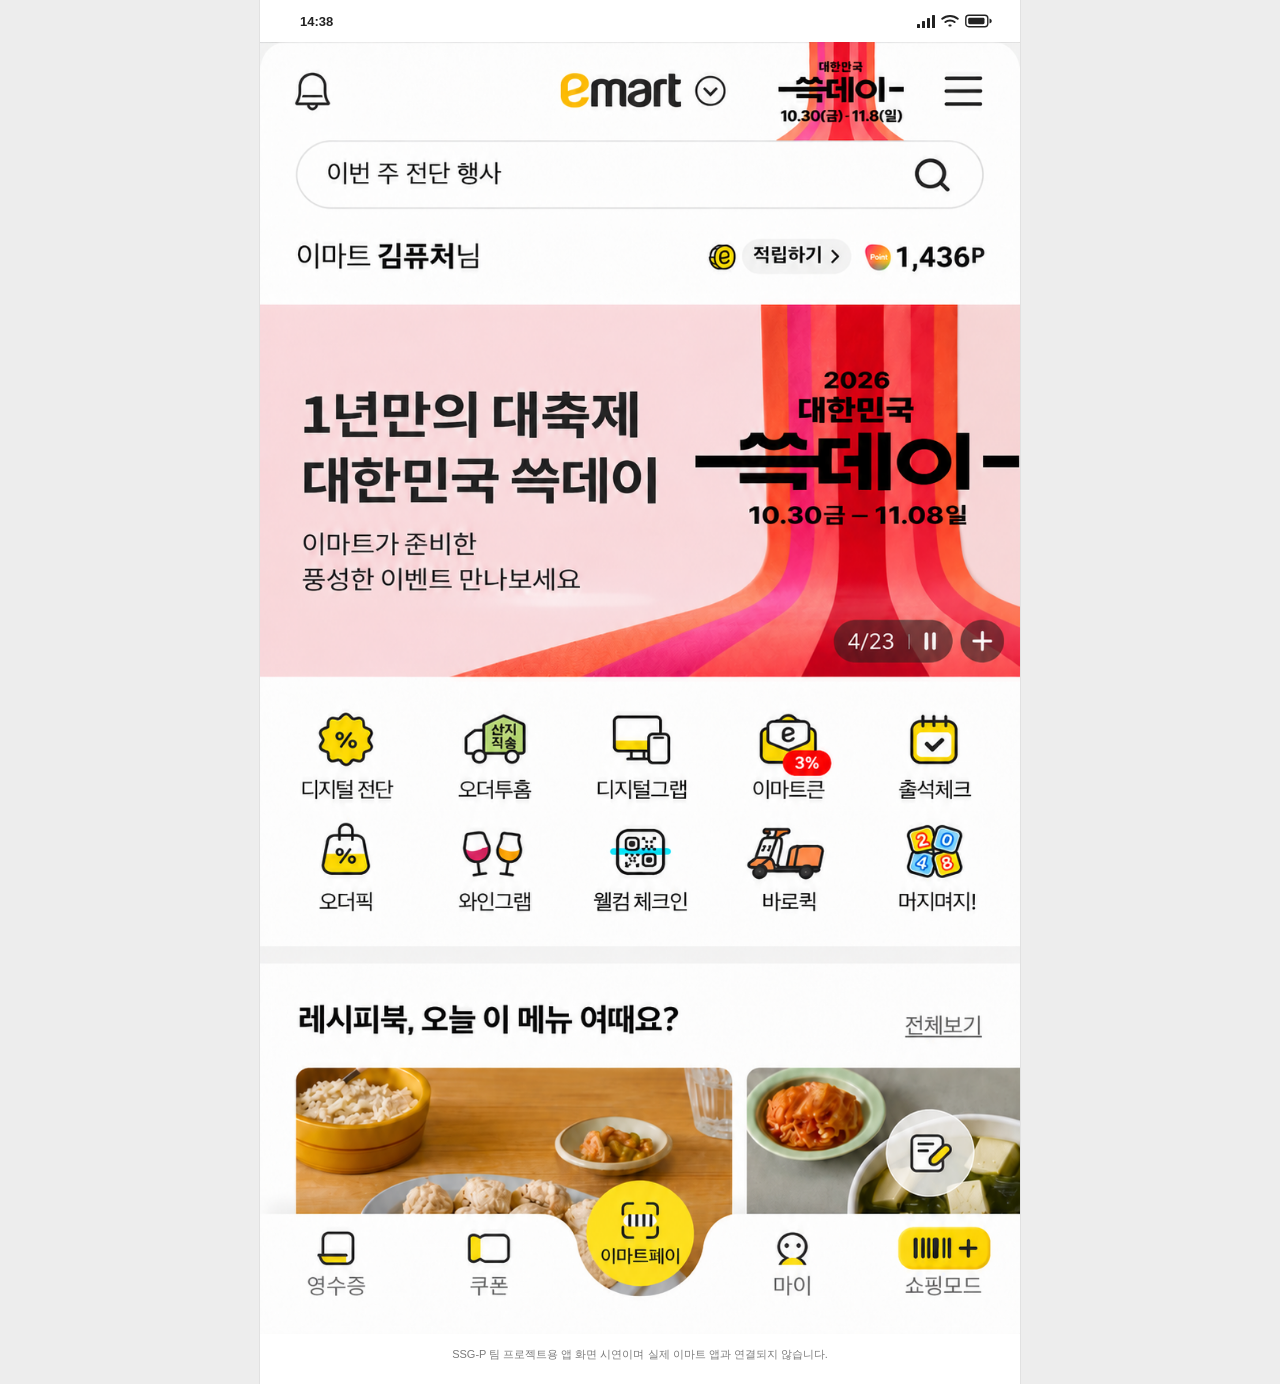
==== commit ab984f65: "Add files via upload" ====
--- a/index.html
+++ b/index.html
@@ -6,7 +6,7 @@
   <title>이마트 · SSG-P 시연</title>
 
 <link rel="stylesheet" href="assets/css/app-entry.css?v=20261107-2">
-<link rel="stylesheet" href="assets/css/ssgp-status-bar.css?v=10">
+<link rel="stylesheet" href="assets/css/ssgp-status-bar.css?v=11">
 </head>
 <body>
   <main class="app-frame">
--- a/assets/css/ssgp-status-bar.css
+++ b/assets/css/ssgp-status-bar.css
@@ -44,8 +44,8 @@
   justify-content: space-between;
 
   width: 100%;
-  height: 30px;
-  padding: 3px 40px 0;
+  height: 42px;
+  padding: 0 40px;
 
   background: #fff;
   color: #222;
@@ -67,4 +67,8 @@
 .ssgp-status-icons svg {
   display: block;
   flex: none;
+}
+/* 상태바 오른쪽 아이콘만 살짝 오른쪽으로 이동 */
+.ssgp-status-icons {
+  transform: translateX(12px);
 }
